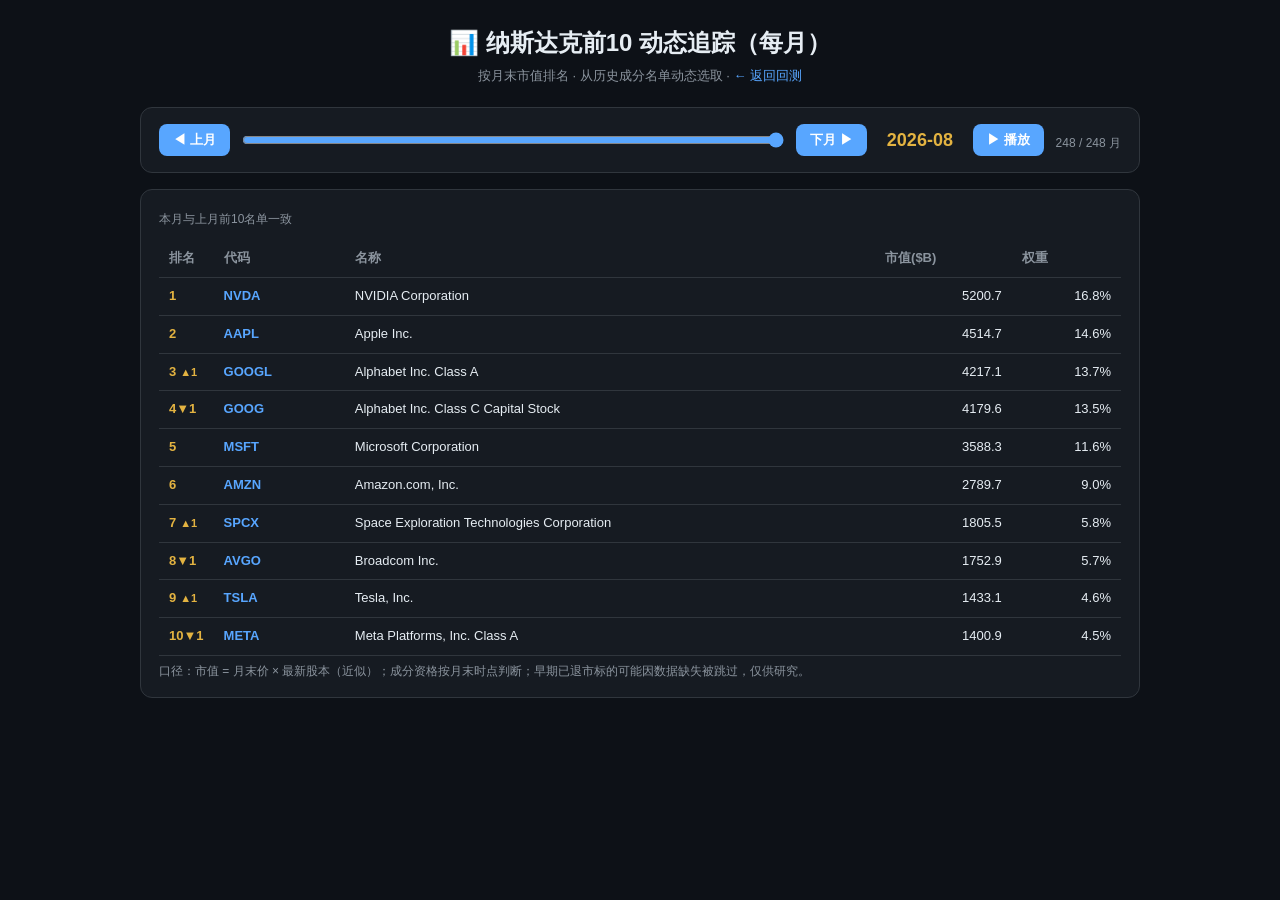
==== nasdaq-backtest/constituents.html @ 4c7b3f55 "更新纳斯达克回测：每月前10追踪页 + 资金曲线/本金线/盈亏浮层" ====
<!DOCTYPE html>
<html lang="zh-CN">
<head>
<meta charset="UTF-8">
<meta name="viewport" content="width=device-width, initial-scale=1.0">
<title>动态前10成分追踪（每月）· 纳斯达克</title>
<link rel="stylesheet" href="css/style.css">
<style>
  table { width: 100%; border-collapse: collapse; margin-top: 10px; }
  th, td { padding: 8px 10px; text-align: left; font-size: 13px; border-bottom: 1px solid var(--border); }
  th { color: var(--dim); font-weight: 600; }
  td.rank { color: var(--gold); font-weight: 700; width: 48px; }
  td.sym { font-weight: 700; color: var(--accent1); }
  td.mcap, td.wt { text-align: right; font-variant-numeric: tabular-nums; }
  .tag-new { color: var(--up); font-size: 11px; margin-left: 4px; }
  .tag-out { color: var(--down); }
  #change-info { font-size: 12px; color: var(--dim); min-height: 20px; margin-top: 4px; }
  .month-big { font-size: 18px; font-weight: 700; color: var(--gold); margin: 0 8px; }
  .controls { display: flex; align-items: center; gap: 12px; flex-wrap: wrap; }
  .controls input[type=range] { flex: 1; min-width: 180px; accent-color: var(--accent1); }
  .controls button { background: var(--accent1); color: #fff; border: none; border-radius: 8px; padding: 7px 14px; cursor: pointer; font-weight: 700; }
  .note { font-size: 12px; color: var(--dim); margin-top: 6px; }
</style>
</head>
<body>
<header>
  <h1>📊 纳斯达克前10 动态追踪（每月）</h1>
  <p class="sub">按月末市值排名 · 从历史成分名单动态选取 · <a href="index.html" class="nav">← 返回回测</a></p>
</header>

<main>
  <section class="panel controls">
    <button id="prev">◀ 上月</button>
    <input type="range" id="month-range" min="0" max="0" value="0">
    <button id="next">下月 ▶</button>
    <span class="month-big" id="month-label"></span>
    <button id="play">▶ 播放</button>
    <span id="rank-note" class="note"></span>
  </section>

  <section class="panel">
    <div id="change-info"></div>
    <table id="table">
      <thead>
        <tr><th>排名</th><th>代码</th><th>名称</th><th>市值($B)</th><th>权重</th></tr>
      </thead>
      <tbody></tbody>
    </table>
    <div class="note">口径：市值 = 月末价 × 最新股本（近似）；成分资格按月末时点判断；早期已退市标的可能因数据缺失被跳过，仅供研究。</div>
  </section>
</main>

<script src="js/constituents.js"></script>
</body>
</html>
---- nasdaq-backtest/css/style.css ----
:root {
  --bg: #0d1117; --panel: #161b22; --border: #30363d;
  --text: #e6edf3; --dim: #8b949e;
  --accent1: #58a6ff; --accent2: #3fb950; --gold: #e3b341;
}
* { box-sizing: border-box; margin: 0; padding: 0; }
body {
  background: var(--bg); color: var(--text);
  font-family: "Segoe UI", "Microsoft YaHei", "PingFang SC", sans-serif;
  padding: 24px 16px 40px; line-height: 1.6;
}
header { max-width: 1000px; margin: 0 auto 20px; text-align: center; }
header h1 { font-size: 24px; }
header .sub { color: var(--dim); font-size: 13px; margin-top: 4px; }
main { max-width: 1000px; margin: 0 auto; }
.panel {
  background: var(--panel); border: 1px solid var(--border);
  border-radius: 12px; padding: 16px 18px; margin-bottom: 16px;
}
#controls { display: flex; flex-wrap: wrap; gap: 14px; align-items: flex-end; }
#controls label { display: flex; flex-direction: column; font-size: 12px; color: var(--dim); gap: 4px; }
#controls input, #controls select {
  background: #0d1117; color: var(--text); border: 1px solid var(--border);
  border-radius: 6px; padding: 7px 10px; font-size: 14px;
}
#controls button {
  background: var(--accent1); color: #fff; border: none; border-radius: 8px;
  padding: 9px 22px; font-size: 14px; font-weight: 700; cursor: pointer;
}
#controls button:hover { filter: brightness(1.1); }
#controls .status { font-size: 12px; color: var(--dim); align-self: center; }
.chart-panel canvas { width: 100%; height: 420px; display: block; }
.chart-panel { position: relative; }
.overlay {
  position: absolute; top: 14px; right: 16px; text-align: right; z-index: 5;
  background: rgba(22,27,34,0.85); border: 1px solid var(--border);
  border-radius: 10px; padding: 10px 14px; backdrop-filter: blur(4px);
}
.overlay .ov-label { font-size: 11px; color: var(--gold); margin-bottom: 4px; }
.ov-row { font-size: 13px; color: var(--dim); }
.ov-row b { color: var(--text); font-variant-numeric: tabular-nums; margin-left: 4px; }
header .sub a.nav { color: var(--accent1); text-decoration: none; }
header .sub a.nav:hover { text-decoration: underline; }
.playbar { display: flex; align-items: center; gap: 16px; flex-wrap: wrap; }
.playbar button {
  background: var(--accent2); color: #fff; border: none; border-radius: 8px;
  padding: 8px 18px; font-size: 14px; font-weight: 700; cursor: pointer;
}
.playbar button:hover { filter: brightness(1.1); }
.playbar label { display: flex; align-items: center; gap: 6px; font-size: 12px; color: var(--dim); }
.playbar select { background: #0d1117; color: var(--text); border: 1px solid var(--border); border-radius: 6px; padding: 5px 8px; }
.playbar input[type=range] { flex: 1; accent-color: var(--accent1); }
.playbar .status { font-size: 12px; color: var(--gold); min-width: 72px; text-align: right; }
.metrics { display: grid; grid-template-columns: 1fr 1fr; gap: 16px; }
.card { background: var(--panel); border: 1px solid var(--border); border-radius: 12px; padding: 16px 18px; }
.card h2 { font-size: 15px; margin-bottom: 10px; color: var(--gold); }
.mrow { display: flex; justify-content: space-between; padding: 5px 0; font-size: 13px; border-bottom: 1px solid var(--border); }
.mrow:last-child { border-bottom: none; }
.mrow span { color: var(--dim); }
.mrow b { font-variant-numeric: tabular-nums; }
footer { max-width: 1000px; margin: 20px auto 0; text-align: center; color: var(--dim); font-size: 12px; }
@media (max-width: 720px) { .metrics { grid-template-columns: 1fr; } .chart-panel canvas { height: 320px; } }
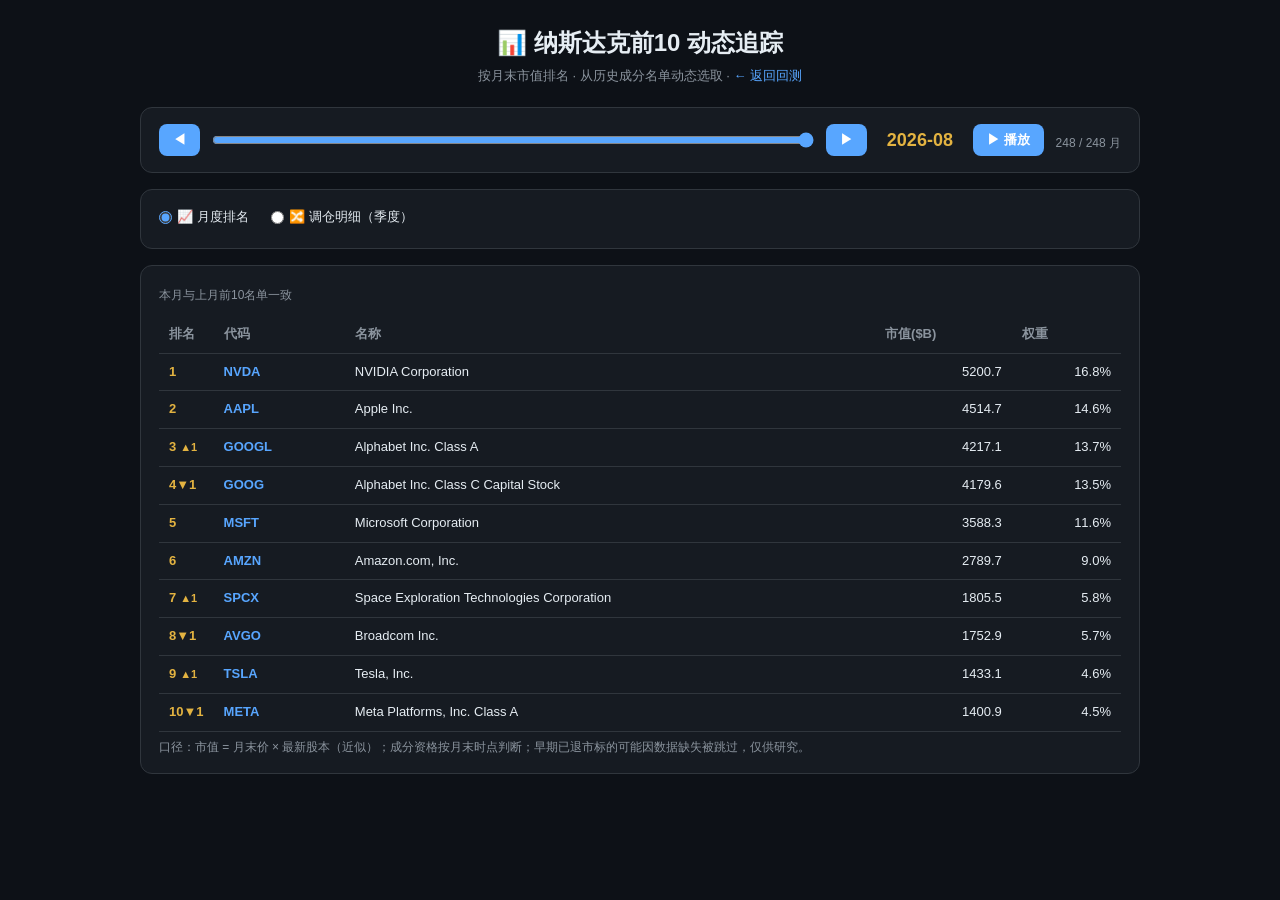
==== commit 04a0704f: "新增调仓明细可视化" ====
--- a/nasdaq-backtest/constituents.html
+++ b/nasdaq-backtest/constituents.html
@@ -3,7 +3,7 @@
 <head>
 <meta charset="UTF-8">
 <meta name="viewport" content="width=device-width, initial-scale=1.0">
-<title>动态前10成分追踪（每月）· 纳斯达克</title>
+<title>动态前10成分追踪 · 纳斯达克</title>
 <link rel="stylesheet" href="css/style.css">
 <style>
   table { width: 100%; border-collapse: collapse; margin-top: 10px; }
@@ -20,25 +20,47 @@
   .controls input[type=range] { flex: 1; min-width: 180px; accent-color: var(--accent1); }
   .controls button { background: var(--accent1); color: #fff; border: none; border-radius: 8px; padding: 7px 14px; cursor: pointer; font-weight: 700; }
   .note { font-size: 12px; color: var(--dim); margin-top: 6px; }
+  .vt { display: inline-flex; align-items: center; gap: 5px; font-size: 13px; margin-right: 18px; cursor: pointer; }
+  .vt input { accent-color: var(--accent1); }
+  /* 调仓明细 */
+  .rb-head { font-size: 15px; color: var(--gold); font-weight: 700; margin-bottom: 12px; }
+  .rb-grid { display: grid; grid-template-columns: repeat(3, 1fr); gap: 12px; }
+  .rb-card { border: 1px solid var(--border); border-radius: 10px; padding: 12px 14px; background: #0d1117; }
+  .rb-card.buy { border-top: 3px solid var(--up); }
+  .rb-card.sell { border-top: 3px solid var(--down); }
+  .rb-card.hold { border-top: 3px solid var(--dim); }
+  .rb-card h3 { font-size: 13px; margin-bottom: 8px; color: var(--text); }
+  .rb-list { font-size: 13px; line-height: 1.9; min-height: 24px; }
+  .rb-item { display: inline-block; background: var(--panel); border: 1px solid var(--border); border-radius: 6px; padding: 2px 9px; margin: 2px; }
+  .rb-item b { color: var(--accent1); }
+  .rb-item small { color: var(--dim); margin-left: 4px; }
+  .rb-none { color: var(--dim); font-style: italic; }
+  @media (max-width: 720px) { .rb-grid { grid-template-columns: 1fr; } }
 </style>
 </head>
 <body>
 <header>
-  <h1>📊 纳斯达克前10 动态追踪（每月）</h1>
+  <h1>📊 纳斯达克前10 动态追踪</h1>
   <p class="sub">按月末市值排名 · 从历史成分名单动态选取 · <a href="index.html" class="nav">← 返回回测</a></p>
 </header>
 
 <main>
   <section class="panel controls">
-    <button id="prev">◀ 上月</button>
-    <input type="range" id="month-range" min="0" max="0" value="0">
-    <button id="next">下月 ▶</button>
-    <span class="month-big" id="month-label"></span>
+    <button id="prev">◀</button>
+    <input type="range" id="range" min="0" max="0" value="0">
+    <button id="next">▶</button>
+    <span class="month-big" id="label"></span>
     <button id="play">▶ 播放</button>
     <span id="rank-note" class="note"></span>
   </section>
 
   <section class="panel">
+    <label class="vt"><input type="radio" name="view" value="monthly" checked> 📈 月度排名</label>
+    <label class="vt"><input type="radio" name="view" value="rebalance"> 🔀 调仓明细（季度）</label>
+  </section>
+
+  <!-- 月度排名视图 -->
+  <section class="panel" id="monthly-view">
     <div id="change-info"></div>
     <table id="table">
       <thead>
@@ -48,6 +70,17 @@
     </table>
     <div class="note">口径：市值 = 月末价 × 最新股本（近似）；成分资格按月末时点判断；早期已退市标的可能因数据缺失被跳过，仅供研究。</div>
   </section>
+
+  <!-- 调仓明细视图 -->
+  <section class="panel" id="rebalance-view" style="display:none">
+    <div class="rb-head" id="rb-head"></div>
+    <div class="rb-grid">
+      <div class="rb-card buy"><h3>🟢 买入（新进前10）</h3><div id="rb-buy" class="rb-list"></div></div>
+      <div class="rb-card sell"><h3>🔴 卖出（跌出前10）</h3><div id="rb-sell" class="rb-list"></div></div>
+      <div class="rb-card hold"><h3>⚪ 持有（调仓回10%）</h3><div id="rb-hold" class="rb-list"></div></div>
+    </div>
+    <div class="note">等权再平衡：每个季度末卖出「跌出者」、买入「新进者」，仍在榜上的持有者调回各 10% 权重。名单无变化的季度也会做等权再平衡。</div>
+  </section>
 </main>
 
 <script src="js/constituents.js"></script>
